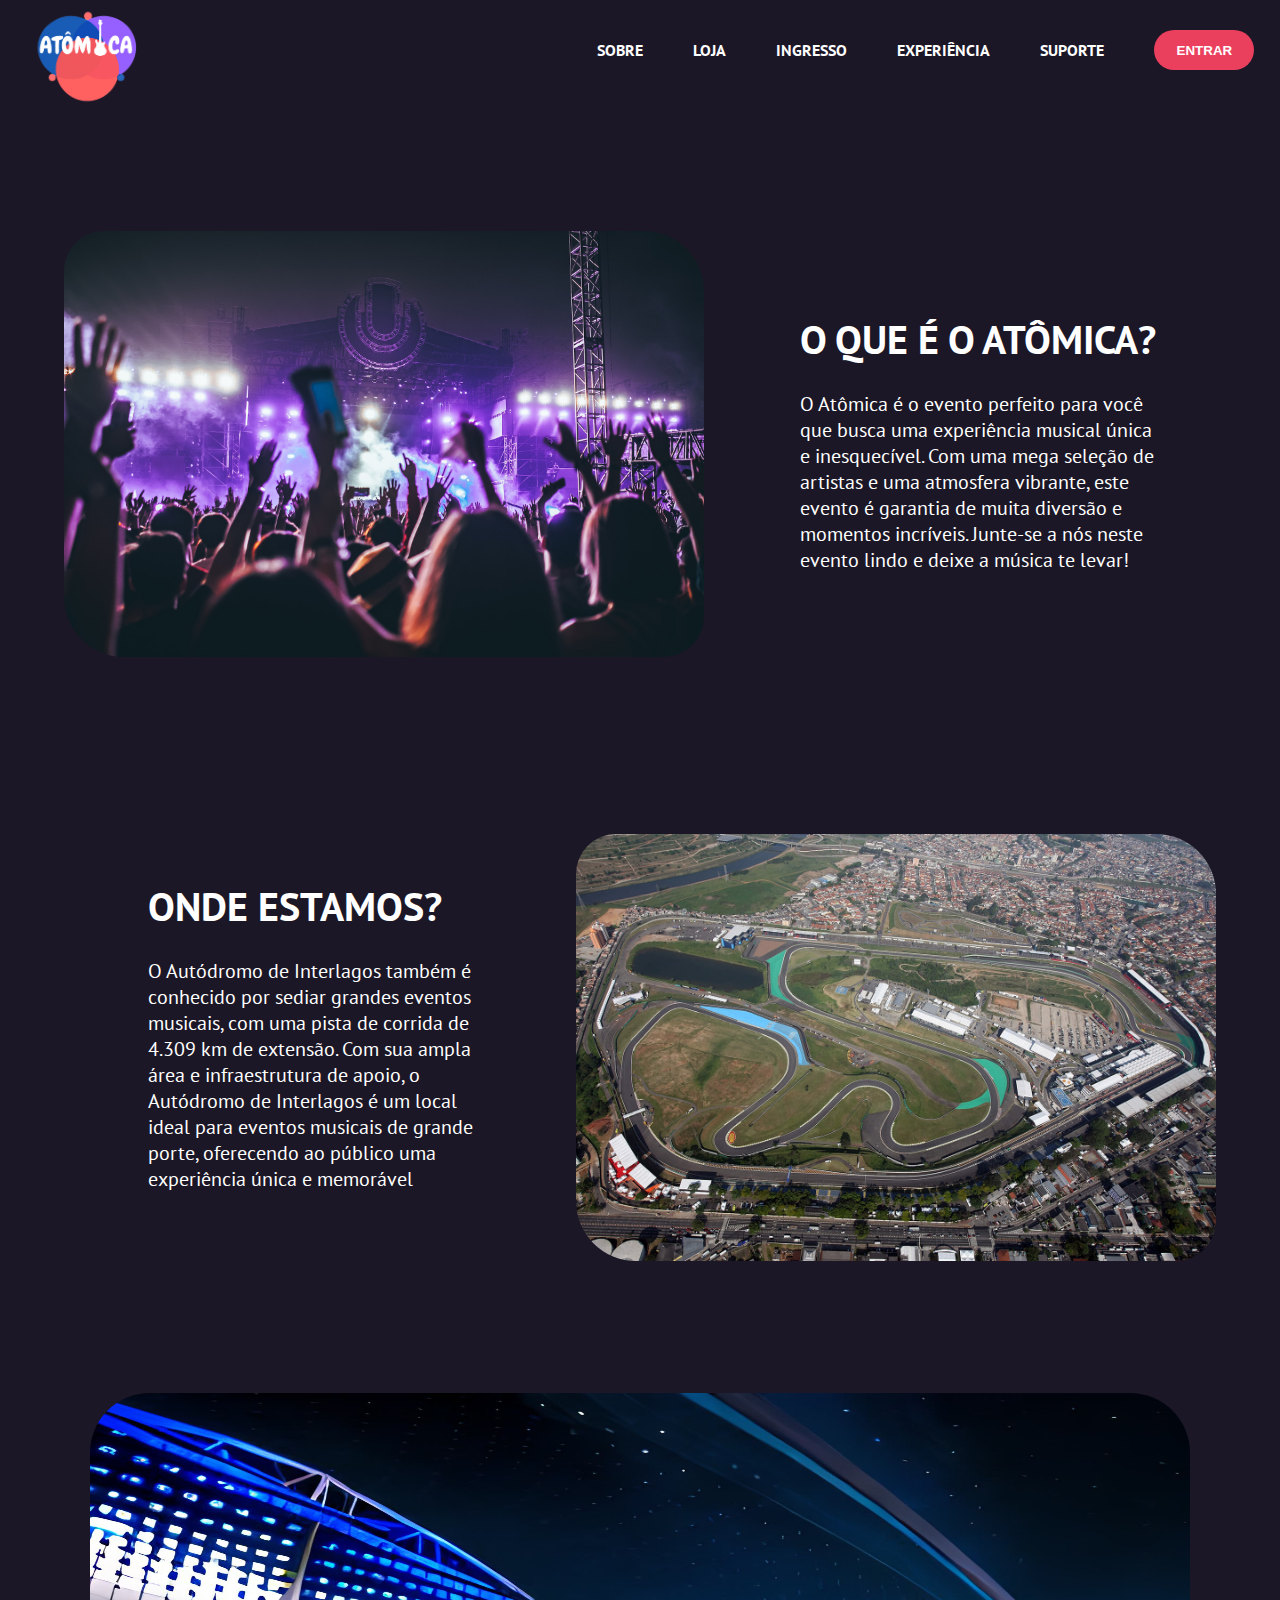
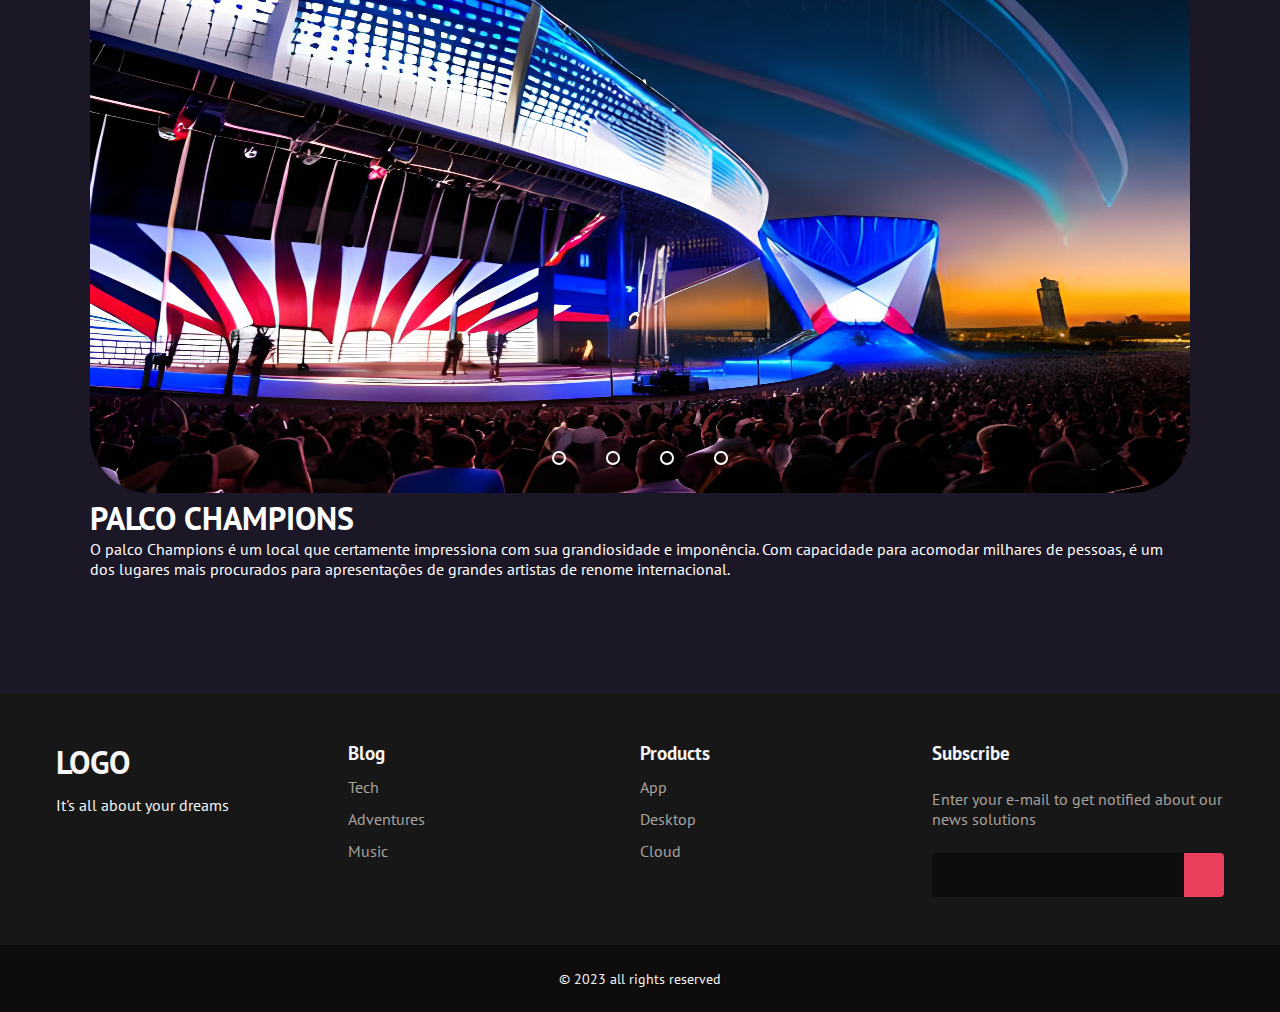
==== Sobre/sobre.html @ 9b092ab5 "Adicionando a tela de login/cadastro ao sistea" ====
<!DOCTYPE html>
<html lang="en">
<head>
    <meta charset="UTF-8">
    <meta http-equiv="X-UA-Compatible" content="IE=edge">
    <meta name="viewport" content="width=device-width, initial-scale=1.0">
    <link rel="stylesheet" href="https://cdnjs.cloudflare.com/ajax/libs/font-awesome/6.4.0/css/all.min.css" integrity="sha512-iecdLmaskl7CVkqkXNQ/ZH/XLlvWZOJyj7Yy7tcenmpD1ypASozpmT/E0iPtmFIB46ZmdtAc9eNBvH0H/ZpiBw==" crossorigin="anonymous" referrerpolicy="no-referrer" />
    <link rel="stylesheet" href="style.css">
    <title>Atomica-Sobre</title>
</head>
<body>
    <header>
        <div class="center">
            <div class="logo">
                <img src="imagens\logo_atomica.png" style="width: 10vw;" alt="">
            </div>
            <div class="menu">
                <a href="#">SOBRE</a>
                <a href="#">LOJA</a>
                <a href="#">INGRESSO</a>
                <a href="#">EXPERIÊNCIA</a>
                <a href="#">SUPORTE</a>
                <button class="ENTRAR"><a href="#">ENTRAR</a></button>
            </div>
        </div>
    </header>

    <section class="sobre">
        <div class="center">
            <div class="texto_quem_somos">
                <h1>O QUE É O ATÔMICA?</h1><br>
                O Atômica é o evento perfeito para você <br>
                que busca uma experiência musical única <br>
                e inesquecível. Com uma mega seleção de <br>
                artistas e uma atmosfera vibrante, este <br>
                evento é garantia de muita diversão e <br>
                momentos incríveis. Junte-se a nós neste <br>
                evento lindo e deixe a música te levar! <br>
            </div>
        </div>
        <div class="img1">
            <img src="imagens\img_texto1.jpg" style="width: 50%; height: 60%; margin-left: 5%;  border-radius: 40px 60px 40px 60px;" alt="">
        </div>
    </section>

    <section class="onde">
        <div class="center">
          <div class="texto_onde">
            <h1>ONDE ESTAMOS?</h1><br>
            O Autódromo de Interlagos também é <br>
            conhecido por sediar grandes eventos <br>
            musicais, com uma pista de corrida de <br>
            4.309 km de extensão. Com sua ampla <br>
            área e infraestrutura de apoio, o <br>
            Autódromo de Interlagos é um local <br>
            ideal para eventos musicais de grande <br> 
            porte, oferecendo ao público uma <br>
            experiência única e memorável <br>
          </div>
        </div>    
      <div class="img2"> 
        <img src="imagens\Interlagos.jpg" style="width: 50%; height: 60%; margin-left: 45%; margin-top: -28%; border-radius: 40px 60px 40px 60px;" alt="">
      </div>
    </section>

    <div class="slider">
        <div class="slides">
            <input type="radio" name="radio-btn" id="radio1">
            <input type="radio" name="radio-btn" id="radio2">
            <input type="radio" name="radio-btn" id="radio3">
            <input type="radio" name="radio-btn" id="radio4">

            <div class="slide first">
                <img src="imagens/palco 1.jpg" style="width: 1100px; height: 700px; border-radius: 60px;" alt="">
                <div class="texto_palco_1">
                    <h1>PALCO CHAMPIONS</h1> 
                    O palco Champions é um local que certamente impressiona com sua grandiosidade e imponência. Com capacidade para acomodar milhares de pessoas, é um <br> dos lugares mais procurados para apresentações de grandes artistas de renome internacional.
                </div>
            </div>
            <div class="slide second">
                <img src="imagens/palco 2.jpg" style="width: 1100px; height: 700px; border-radius: 60px;" alt="">
                <div class="texto_palco_2">
                    <h1>PALCO MIDNIGHT</h1>
                    O palco principal Midnight é um lugar mágico e envolvente, que cativa e emociona quem tem a oportunidade de estar presente em uma apresentação. O Midnight se destaca por sua beleza e elegância, proporcionando uma atmosfera única e inesquecível para os espectadores.
                </div>
            </div>
            <div class="slide third">
                <img src="imagens/palco 3.jpg" style="width: 1100px; height: 700px; border-radius: 60px;" alt="">
                <div class="texto_palco_3">
                    <h1>PALCO STARLIGHT</h1>
                    O Starlight é um palco de show único que oferece uma experiência musical energizante. Diferente dos palcos convencionais, o Starlight é um espaço exclusivo para DJs que tocam uma variedade de músicas eletrônicas. Com um design moderno e futurista, é um ambiente perfeito para dançar a noite toda. 
                </div>
            </div>
            <div class="slide fourth">
                <img src="imagens/palco 4.jpg" style="width: 1100px; height: 700px; border-radius: 60px;" alt="">
                <div class="texto_palco_4">
                    <h1>YOUNG BLODD</h1>
                    O Young Blood é um palco que oferece uma oportunidade única para artistas menos conhecidos mostrarem seus talentos e serem descobertos pelo público, com um design que remete a um castelo, onde, assim como nos contos de fadas, sonhos são realizados
                </div>
            </div>

            <div class="navigation-auto">
                <div class="auto-btn1"></div>
                <div class="auto-btn2"></div>
                <div class="auto-btn3"></div>
                <div class="auto-btn4"></div>
            </div>

        </div>

        <div class="manual-navigation">
            <label for="radio1" class="manual-btn"></label>
            <label for="radio2" class="manual-btn"></label>
            <label for="radio3" class="manual-btn"></label>
            <label for="radio4" class="manual-btn"></label>
        </div>

    </div> 

    <br><br><br><br><br>

    <footer>
        <div id="footer_content">
            <div id="footer_contacts">
                <h1>LOGO</h1>
                <p>It's all about your dreams</p>

                <div id="footer_social_media">
                    <a href="#" class="footer-link" id="instagram">
                        <i class="fa-brands fa-instagram"></i>
                    </a>

                    <a href="#" class="footer-link" id="facebook">
                        <i class="fa-brands fa-facebook"></i>
                    </a>

                    <a href="#" class="footer-link" id="whatsapp">
                        <i class="fa-brands fa-whatsapp"></i>
                    </a>
                </div>
            </div>

            <ul class="footer-list">
                <li>
                    <h3>Blog</h3>
                </li>
                <li>
                    <a href="#" class="footer-link">Tech</a>
                </li>
                <li>
                    <a href="#" class="footer-link">Adventures</a>
                </li>
                <li>
                    <a href="#" class="footer-link">Music</a>
                </li>
            </ul>

            <ul class="footer-list">
                <li>
                    <h3>Products</h3>
                </li>
                <li>
                    <a href="#" class="footer-link">App</a>
                </li>
                <li>
                    <a href="#" class="footer-link">Desktop</a>
                </li>
                <li>
                    <a href="#" class="footer-link">Cloud</a>
                </li>
            </ul>

            <div id="footer_subscribe">
                <h3>Subscribe</h3>
                <p>
                    Enter your e-mail to get notified about our news solutions
                </p>

                <div id="input_group">
                    <input type="email" id="email">
                    <button>
                        <i class="fa-regular fa-envelope"></i>
                    </button>
                </div>
            </div> 
        </div>

        <div id="footer_copyright">
            &#169
            2023 all rights reserved
        </div>
    </footer>

    <script src="script.js"></script>

</body>
</html>
---- Sobre/style.css ----
@import url('https://fonts.googleapis.com/css2?family=Bebas+Neue&family=Noto+Sans:wght@400;700&family=PT+Sans:ital,wght@0,400;0,700;1,400;1,700&family=PT+Serif:ital,wght@0,400;0,700;1,400&display=swap');

*{
    margin: 0;
    padding: 0;
    box-sizing: border-box;
}

.center{
    display: flex;
    flex-wrap: wrap;
    max-width: 1100;
    margin: 0 auto;
    padding: 0 2%;
}

html,body{
    width: 100%;
    overflow-x: hidden;
    font-family: 'PT Sans', sans-serif;
    background-color: #1c1726;
}

.header{
    height: 200px;
    padding: 100px ;
    background-color: var(--color-neutral-10);
}

.logo{
    cursor: pointer;
    width: 30%;
}

.menu{
    padding-top: 30px;
    width: 70%;
    height: 10%;
    text-align: center;
    display: flex;
    justify-content: flex-end;
    align-items: center;
}

.menu a{
    color: white;
    text-decoration: none;
    font-weight: bold;
    margin-right: 50px;
}

.ENTRAR{
    border: 0;
    background-color: rgb(235, 63, 94);
    width: 100px;
    height: 40px;
    border-radius: 20px;
    display: flex;
    justify-content: center;
    align-items: center;
}
.ENTRAR a{
    margin: 0;
}

section.sobre{
    position: relative;
    height: calc(100% - 200px);
    
}

.img1{
    position: absolute;
    top: 25%; 
}

.texto_quem_somos{
    color: white;
    top: 0;
    margin-left: 63%;
    margin-top: 16%;
    font-size: 20px;

}

.texto_quem_somos h1{
    font-size: 40px;
}

.texto_onde{
    color: white;
    top: 0;
    margin-left: 10%;
    margin-top: 25%;
    font-size: 20px;
}

.texto_onde h1{
    font-size: 40px;
}

.slider{
    margin: 0 auto;
    width: 1100px;
    height: 800px;
    overflow: hidden;
    margin-top: 10%;
}

.slides{
    width: 400%;
    height: 600px;
    display: flex;
}

.slides input{
    display: none;
}

.slide{
    width: 25%;
    position: relative;
    transition: 2s;
}

.slide img{
    width: 800px;
}

.manual-navigation{
    position: absolute;
    width: 1100px;
    margin-top: 4.57%;
    display: flex;
    justify-content: center;
}

.manual-btn{
    border: 2px solid white;
    padding: 5px;
    border-radius: 10px;
    cursor: pointer;
    transition: 1s;
}

.manual-btn:not(:last-child){
    margin-right: 40px;
}

.manual-btn:hover{
    background-color: white;
}

#radio1:checked ~ .first{
    margin-left: 0;
}

#radio2:checked ~ .first{
    margin-left: -25%;
}

#radio3:checked ~ .first{
    margin-left: -50%;
}

#radio4:checked ~ .first{
    margin-left: -75%;
}


.navigation-auto{
    position: absolute;
    width: 1100px;
    margin-top: 660px;
    display: flex;
    justify-content: center;
}

.navigation-auto div:not(:last-child){
    margin-right: 40px;
}

#radio1:checked ~ .navigation-auto .auto-btn1{
    background-color: white;
}

#radio2:checked ~ .navigation-auto .auto-btn2{
    background-color: white;
}

#radio3:checked ~ .navigation-auto .auto-btn3{
    background-color: white;
}

#radio1:checked ~ .navigation-auto .auto-btn1{
    background-color: white;
}

.texto_palco_1{
    color: white;
}

.texto_palco_2{
    color: white; 
}

.texto_palco_3{
    color: white;
}

.texto_palco_4{
    color: white;
}

:root{
    --color-neutral-0: #0e0c0c;
    --color-neutral-10: #171717;
    --color-neutral-30: #a8a29e;
    --color-neutral-40: #f5f5f5;
}

footer{
    width: 100%;
    color: var(--color-neutral-40);
}

.footer-link{
    text-decoration: none;
}

#footer_content{
    background-color: var(--color-neutral-10);
    display: grid;
    grid-template-columns: repeat(4, 1fr);
    padding: 3rem 3.5rem;
}

#footer_contacts h1{
    margin-bottom: 0.75rem;
}

#footer_social_media{
    display: flex;
    gap: 2rem;
    margin-top: 1.5rem;
}

#foooter_social_media .footer-link{
    display: flex;
    align-items: center;
    justify-content: center;
    height: 2.5rem;
    width: 2.5rem;
    color: var(--color-neutral-40);
    transition: all 0.4s;
    border-radius: 50%;
}

#foooter_social_media .footer-link i{
    font-size: 1.25rem;
}

#foooter_social_media .footer-link:hover{
    opacity: 0.8;
}

#instagram{
    background: linear-gradient(#7f37c9, #ff2992, #ff9807);
}

#facebook{
    background-color: #4267b3;
}

#whatsapp{
    background-color: #25d366;
}

.footer-list{
    display: flex;
    flex-direction: column;
    gap: 0.75rem;
    list-style: none;
}

.footer-list .footer-link{
    color: var(--color-neutral-30);
    transition: all 0.4s;
}

.footer-list .footer-link:hover{
    color: rgb(235, 63, 94);
}

#footer_subscribe{
    display: flex;
    flex-direction: column;
    gap: 1.5rem;
}

#footer_subscribe p{
    color: var(--color-neutral-30);
}

#input_group{
    display: flex;
    align-items: center;
    background-color: var(--color-neutral-0);
    border-radius: 4px;
}

#input_group input{
    all: unset;
    padding: 0.75rem;
    width: 100%;
}

#input_group button{
    background-color:rgb(235, 63, 94);
    border: none;
    color: var(--color-neutral-40);
    padding: 0px 1.25rem;
    font-size: 1.125rem;
    height: 100%;
    border-radius: 0px 4px 4px 0px;
    cursor: pointer;
}


#input_group button:hover{
    opacity: 0.8;
    transition: all 0.4s;
}

#footer_copyright{
    display: flex;
    justify-content: center;
    background-color: var(--color-neutral-0);
    font-size: 0.9rem;
    padding: 1.5rem;
    font-weight: 100;
}
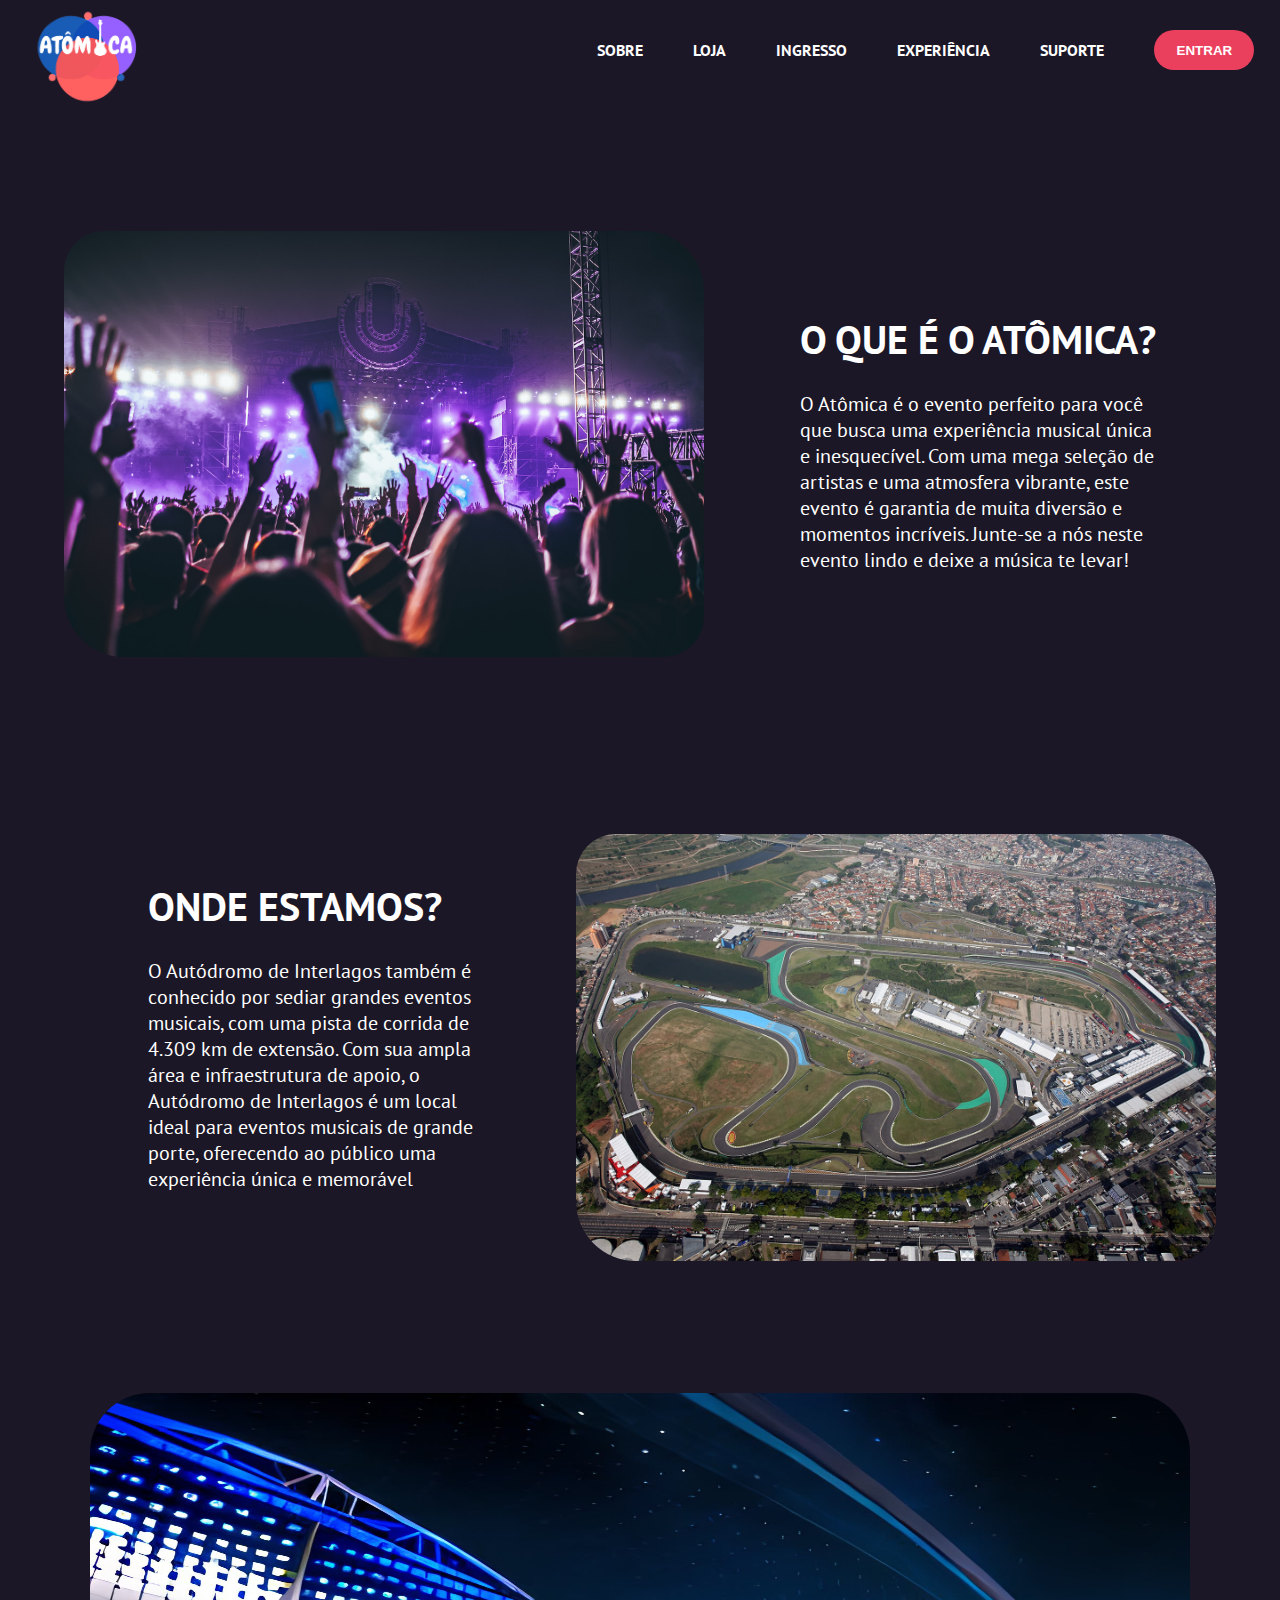
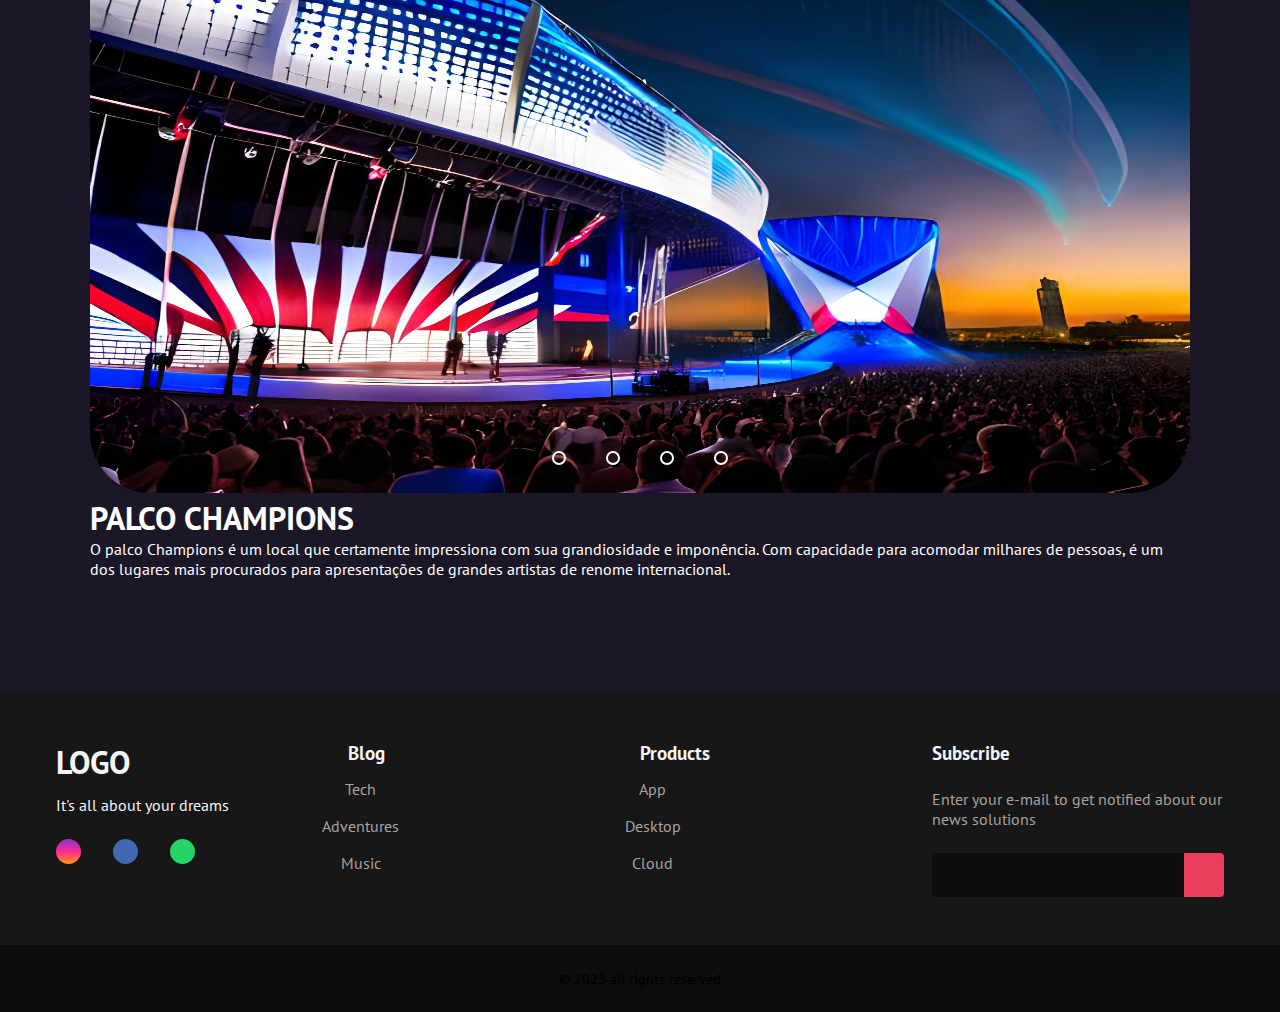
==== commit 4449bd72: "Subindo a primeira versão da dashboard, e algumas mudanças na tela principal do site (sobre.html)" ====
--- a/Sobre/sobre.html
+++ b/Sobre/sobre.html
@@ -1,30 +1,33 @@
 <!DOCTYPE html>
 <html lang="en">
+
 <head>
     <meta charset="UTF-8">
     <meta http-equiv="X-UA-Compatible" content="IE=edge">
     <meta name="viewport" content="width=device-width, initial-scale=1.0">
-    <link rel="stylesheet" href="https://cdnjs.cloudflare.com/ajax/libs/font-awesome/6.4.0/css/all.min.css" integrity="sha512-iecdLmaskl7CVkqkXNQ/ZH/XLlvWZOJyj7Yy7tcenmpD1ypASozpmT/E0iPtmFIB46ZmdtAc9eNBvH0H/ZpiBw==" crossorigin="anonymous" referrerpolicy="no-referrer" />
+    <link rel="stylesheet" href="https://cdnjs.cloudflare.com/ajax/libs/font-awesome/6.4.0/css/all.min.css"
+        integrity="sha512-iecdLmaskl7CVkqkXNQ/ZH/XLlvWZOJyj7Yy7tcenmpD1ypASozpmT/E0iPtmFIB46ZmdtAc9eNBvH0H/ZpiBw=="
+        crossorigin="anonymous" referrerpolicy="no-referrer" />
     <link rel="stylesheet" href="style.css">
     <title>Atomica-Sobre</title>
 </head>
+
 <body>
-    <header>
-        <div class="center">
-            <div class="logo">
-                <img src="imagens\logo_atomica.png" style="width: 10vw;" alt="">
-            </div>
-            <div class="menu">
-                <a href="#">SOBRE</a>
-                <a href="#">LOJA</a>
-                <a href="#">INGRESSO</a>
-                <a href="#">EXPERIÊNCIA</a>
-                <a href="#">SUPORTE</a>
-                <button class="ENTRAR"><a href="#">ENTRAR</a></button>
-            </div>
-        </div>
-    </header>
-
+    <div class="container">
+    <div class="center">
+        <div class="logo">
+            <img src="imagens\logo_atomica.png" style="width: 10vw;" alt="">
+        </div>
+        <div class="menu">
+            <a href="#">SOBRE</a>
+            <a href="#">LOJA</a>
+            <a href="#">INGRESSO</a>
+            <a href="#">EXPERIÊNCIA</a>
+            <a href="#">SUPORTE</a>
+            <button class="ENTRAR"><a
+                    href="C:\Users\gusta\OneDrive\Área de Trabalho\Faculdade\Projeto Individual\Atomica\login\index.html">ENTRAR</a></button>
+        </div>
+    </div>
     <section class="sobre">
         <div class="center">
             <div class="texto_quem_somos">
@@ -39,28 +42,31 @@
             </div>
         </div>
         <div class="img1">
-            <img src="imagens\img_texto1.jpg" style="width: 50%; height: 60%; margin-left: 5%;  border-radius: 40px 60px 40px 60px;" alt="">
+            <img src="imagens\img_texto1.jpg"
+                style="width: 50%; height: 60%; margin-left: 5%;  border-radius: 40px 60px 40px 60px;" alt="">
         </div>
     </section>
 
     <section class="onde">
         <div class="center">
-          <div class="texto_onde">
-            <h1>ONDE ESTAMOS?</h1><br>
-            O Autódromo de Interlagos também é <br>
-            conhecido por sediar grandes eventos <br>
-            musicais, com uma pista de corrida de <br>
-            4.309 km de extensão. Com sua ampla <br>
-            área e infraestrutura de apoio, o <br>
-            Autódromo de Interlagos é um local <br>
-            ideal para eventos musicais de grande <br> 
-            porte, oferecendo ao público uma <br>
-            experiência única e memorável <br>
-          </div>
-        </div>    
-      <div class="img2"> 
-        <img src="imagens\Interlagos.jpg" style="width: 50%; height: 60%; margin-left: 45%; margin-top: -28%; border-radius: 40px 60px 40px 60px;" alt="">
-      </div>
+            <div class="texto_onde">
+                <h1>ONDE ESTAMOS?</h1><br>
+                O Autódromo de Interlagos também é <br>
+                conhecido por sediar grandes eventos <br>
+                musicais, com uma pista de corrida de <br>
+                4.309 km de extensão. Com sua ampla <br>
+                área e infraestrutura de apoio, o <br>
+                Autódromo de Interlagos é um local <br>
+                ideal para eventos musicais de grande <br>
+                porte, oferecendo ao público uma <br>
+                experiência única e memorável <br>
+            </div>
+        </div>
+        <div class="img2">
+            <img src="imagens\Interlagos.jpg"
+                style="width: 50%; height: 60%; margin-left: 45%; margin-top: -28%; border-radius: 40px 60px 40px 60px;"
+                alt="">
+        </div>
     </section>
 
     <div class="slider">
@@ -73,29 +79,38 @@
             <div class="slide first">
                 <img src="imagens/palco 1.jpg" style="width: 1100px; height: 700px; border-radius: 60px;" alt="">
                 <div class="texto_palco_1">
-                    <h1>PALCO CHAMPIONS</h1> 
-                    O palco Champions é um local que certamente impressiona com sua grandiosidade e imponência. Com capacidade para acomodar milhares de pessoas, é um <br> dos lugares mais procurados para apresentações de grandes artistas de renome internacional.
+                    <h1>PALCO CHAMPIONS</h1>
+                    O palco Champions é um local que certamente impressiona com sua grandiosidade e imponência. Com
+                    capacidade para acomodar milhares de pessoas, é um <br> dos lugares mais procurados para
+                    apresentações de grandes artistas de renome internacional.
                 </div>
             </div>
             <div class="slide second">
                 <img src="imagens/palco 2.jpg" style="width: 1100px; height: 700px; border-radius: 60px;" alt="">
                 <div class="texto_palco_2">
                     <h1>PALCO MIDNIGHT</h1>
-                    O palco principal Midnight é um lugar mágico e envolvente, que cativa e emociona quem tem a oportunidade de estar presente em uma apresentação. O Midnight se destaca por sua beleza e elegância, proporcionando uma atmosfera única e inesquecível para os espectadores.
+                    O palco principal Midnight é um lugar mágico e envolvente, que cativa e emociona quem tem a
+                    oportunidade de estar presente em uma apresentação. O Midnight se destaca por sua beleza e
+                    elegância, proporcionando uma atmosfera única e inesquecível para os espectadores.
                 </div>
             </div>
             <div class="slide third">
                 <img src="imagens/palco 3.jpg" style="width: 1100px; height: 700px; border-radius: 60px;" alt="">
                 <div class="texto_palco_3">
                     <h1>PALCO STARLIGHT</h1>
-                    O Starlight é um palco de show único que oferece uma experiência musical energizante. Diferente dos palcos convencionais, o Starlight é um espaço exclusivo para DJs que tocam uma variedade de músicas eletrônicas. Com um design moderno e futurista, é um ambiente perfeito para dançar a noite toda. 
+                    O Starlight é um palco de show único que oferece uma experiência musical energizante. Diferente
+                    dos palcos convencionais, o Starlight é um espaço exclusivo para DJs que tocam uma variedade de
+                    músicas eletrônicas. Com um design moderno e futurista, é um ambiente perfeito para dançar a
+                    noite toda.
                 </div>
             </div>
             <div class="slide fourth">
                 <img src="imagens/palco 4.jpg" style="width: 1100px; height: 700px; border-radius: 60px;" alt="">
                 <div class="texto_palco_4">
                     <h1>YOUNG BLODD</h1>
-                    O Young Blood é um palco que oferece uma oportunidade única para artistas menos conhecidos mostrarem seus talentos e serem descobertos pelo público, com um design que remete a um castelo, onde, assim como nos contos de fadas, sonhos são realizados
+                    O Young Blood é um palco que oferece uma oportunidade única para artistas menos conhecidos
+                    mostrarem seus talentos e serem descobertos pelo público, com um design que remete a um castelo,
+                    onde, assim como nos contos de fadas, sonhos são realizados
                 </div>
             </div>
 
@@ -115,7 +130,7 @@
             <label for="radio4" class="manual-btn"></label>
         </div>
 
-    </div> 
+    </div>
 
     <br><br><br><br><br>
 
@@ -126,6 +141,7 @@
                 <p>It's all about your dreams</p>
 
                 <div id="footer_social_media">
+
                     <a href="#" class="footer-link" id="instagram">
                         <i class="fa-brands fa-instagram"></i>
                     </a>
@@ -182,7 +198,8 @@
                         <i class="fa-regular fa-envelope"></i>
                     </button>
                 </div>
-            </div> 
+            </div>
+        </div>
         </div>
 
         <div id="footer_copyright">
@@ -194,4 +211,5 @@
     <script src="script.js"></script>
 
 </body>
-</html>
+
+</html>--- a/Sobre/style.css
+++ b/Sobre/style.css
@@ -1,12 +1,12 @@
 @import url('https://fonts.googleapis.com/css2?family=Bebas+Neue&family=Noto+Sans:wght@400;700&family=PT+Sans:ital,wght@0,400;0,700;1,400;1,700&family=PT+Serif:ital,wght@0,400;0,700;1,400&display=swap');
 
-*{
+* {
     margin: 0;
     padding: 0;
     box-sizing: border-box;
 }
 
-.center{
+.center {
     display: flex;
     flex-wrap: wrap;
     max-width: 1100;
@@ -14,25 +14,26 @@
     padding: 0 2%;
 }
 
-html,body{
+html,
+body {
     width: 100%;
     overflow-x: hidden;
     font-family: 'PT Sans', sans-serif;
     background-color: #1c1726;
 }
 
-.header{
+.header {
     height: 200px;
-    padding: 100px ;
+    padding: 100px;
     background-color: var(--color-neutral-10);
 }
 
-.logo{
+.logo {
     cursor: pointer;
     width: 30%;
 }
 
-.menu{
+.menu {
     padding-top: 30px;
     width: 70%;
     height: 10%;
@@ -42,14 +43,14 @@
     align-items: center;
 }
 
-.menu a{
+.menu a {
     color: white;
     text-decoration: none;
     font-weight: bold;
     margin-right: 50px;
 }
 
-.ENTRAR{
+.ENTRAR {
     border: 0;
     background-color: rgb(235, 63, 94);
     width: 100px;
@@ -59,22 +60,23 @@
     justify-content: center;
     align-items: center;
 }
-.ENTRAR a{
+
+.ENTRAR a {
     margin: 0;
 }
 
-section.sobre{
+section.sobre {
     position: relative;
     height: calc(100% - 200px);
-    
-}
-
-.img1{
+
+}
+
+.img1 {
     position: absolute;
-    top: 25%; 
-}
-
-.texto_quem_somos{
+    top: 25%;
+}
+
+.texto_quem_somos {
     color: white;
     top: 0;
     margin-left: 63%;
@@ -83,11 +85,11 @@
 
 }
 
-.texto_quem_somos h1{
+.texto_quem_somos h1 {
     font-size: 40px;
 }
 
-.texto_onde{
+.texto_onde {
     color: white;
     top: 0;
     margin-left: 10%;
@@ -95,11 +97,11 @@
     font-size: 20px;
 }
 
-.texto_onde h1{
+.texto_onde h1 {
     font-size: 40px;
 }
 
-.slider{
+.slider {
     margin: 0 auto;
     width: 1100px;
     height: 800px;
@@ -107,27 +109,27 @@
     margin-top: 10%;
 }
 
-.slides{
+.slides {
     width: 400%;
     height: 600px;
     display: flex;
 }
 
-.slides input{
+.slides input {
     display: none;
 }
 
-.slide{
+.slide {
     width: 25%;
     position: relative;
     transition: 2s;
 }
 
-.slide img{
+.slide img {
     width: 800px;
 }
 
-.manual-navigation{
+.manual-navigation {
     position: absolute;
     width: 1100px;
     margin-top: 4.57%;
@@ -135,7 +137,7 @@
     justify-content: center;
 }
 
-.manual-btn{
+.manual-btn {
     border: 2px solid white;
     padding: 5px;
     border-radius: 10px;
@@ -143,32 +145,32 @@
     transition: 1s;
 }
 
-.manual-btn:not(:last-child){
+.manual-btn:not(:last-child) {
     margin-right: 40px;
 }
 
-.manual-btn:hover{
-    background-color: white;
-}
-
-#radio1:checked ~ .first{
+.manual-btn:hover {
+    background-color: white;
+}
+
+#radio1:checked~.first {
     margin-left: 0;
 }
 
-#radio2:checked ~ .first{
+#radio2:checked~.first {
     margin-left: -25%;
 }
 
-#radio3:checked ~ .first{
+#radio3:checked~.first {
     margin-left: -50%;
 }
 
-#radio4:checked ~ .first{
+#radio4:checked~.first {
     margin-left: -75%;
 }
 
 
-.navigation-auto{
+.navigation-auto {
     position: absolute;
     width: 1100px;
     margin-top: 660px;
@@ -176,76 +178,82 @@
     justify-content: center;
 }
 
-.navigation-auto div:not(:last-child){
+.navigation-auto div:not(:last-child) {
     margin-right: 40px;
 }
 
-#radio1:checked ~ .navigation-auto .auto-btn1{
-    background-color: white;
-}
-
-#radio2:checked ~ .navigation-auto .auto-btn2{
-    background-color: white;
-}
-
-#radio3:checked ~ .navigation-auto .auto-btn3{
-    background-color: white;
-}
-
-#radio1:checked ~ .navigation-auto .auto-btn1{
-    background-color: white;
-}
-
-.texto_palco_1{
-    color: white;
-}
-
-.texto_palco_2{
-    color: white; 
-}
-
-.texto_palco_3{
-    color: white;
-}
-
-.texto_palco_4{
-    color: white;
-}
-
-:root{
+#radio1:checked~.navigation-auto .auto-btn1 {
+    background-color: white;
+}
+
+#radio2:checked~.navigation-auto .auto-btn2 {
+    background-color: white;
+}
+
+#radio3:checked~.navigation-auto .auto-btn3 {
+    background-color: white;
+}
+
+#radio1:checked~.navigation-auto .auto-btn1 {
+    background-color: white;
+}
+
+.texto_palco_1 {
+    color: white;
+}
+
+.texto_palco_2 {
+    color: white;
+}
+
+.texto_palco_3 {
+    color: white;
+}
+
+.texto_palco_4 {
+    color: white;
+}
+
+:root {
     --color-neutral-0: #0e0c0c;
     --color-neutral-10: #171717;
     --color-neutral-30: #a8a29e;
     --color-neutral-40: #f5f5f5;
 }
 
-footer{
+footer {
     width: 100%;
     color: var(--color-neutral-40);
 }
 
-.footer-link{
+.footer-link {
     text-decoration: none;
-}
-
-#footer_content{
+    width: 25px;
+    height: 25px;
+    display: flex;
+    align-items: center;
+    border-radius: 50px;
+    justify-content: center;
+}
+
+#footer_content {
     background-color: var(--color-neutral-10);
     display: grid;
     grid-template-columns: repeat(4, 1fr);
     padding: 3rem 3.5rem;
 }
 
-#footer_contacts h1{
+#footer_contacts h1 {
     margin-bottom: 0.75rem;
 }
 
-#footer_social_media{
+#footer_social_media {
     display: flex;
     gap: 2rem;
     margin-top: 1.5rem;
 }
 
-#foooter_social_media .footer-link{
+#foooter_social_media .footer-link {
     display: flex;
     align-items: center;
     justify-content: center;
@@ -256,67 +264,67 @@
     border-radius: 50%;
 }
 
-#foooter_social_media .footer-link i{
+#foooter_social_media .footer-link i {
     font-size: 1.25rem;
 }
 
-#foooter_social_media .footer-link:hover{
+#foooter_social_media .footer-link:hover {
     opacity: 0.8;
 }
 
-#instagram{
+#instagram {
     background: linear-gradient(#7f37c9, #ff2992, #ff9807);
 }
 
-#facebook{
+#facebook {
     background-color: #4267b3;
 }
 
-#whatsapp{
+#whatsapp {
     background-color: #25d366;
 }
 
-.footer-list{
+.footer-list {
     display: flex;
     flex-direction: column;
     gap: 0.75rem;
     list-style: none;
 }
 
-.footer-list .footer-link{
+.footer-list .footer-link {
     color: var(--color-neutral-30);
     transition: all 0.4s;
 }
 
-.footer-list .footer-link:hover{
+.footer-list .footer-link:hover {
     color: rgb(235, 63, 94);
 }
 
-#footer_subscribe{
+#footer_subscribe {
     display: flex;
     flex-direction: column;
     gap: 1.5rem;
 }
 
-#footer_subscribe p{
+#footer_subscribe p {
     color: var(--color-neutral-30);
 }
 
-#input_group{
+#input_group {
     display: flex;
     align-items: center;
     background-color: var(--color-neutral-0);
     border-radius: 4px;
 }
 
-#input_group input{
+#input_group input {
     all: unset;
     padding: 0.75rem;
     width: 100%;
 }
 
-#input_group button{
-    background-color:rgb(235, 63, 94);
+#input_group button {
+    background-color: rgb(235, 63, 94);
     border: none;
     color: var(--color-neutral-40);
     padding: 0px 1.25rem;
@@ -327,12 +335,12 @@
 }
 
 
-#input_group button:hover{
+#input_group button:hover {
     opacity: 0.8;
     transition: all 0.4s;
 }
 
-#footer_copyright{
+#footer_copyright {
     display: flex;
     justify-content: center;
     background-color: var(--color-neutral-0);
